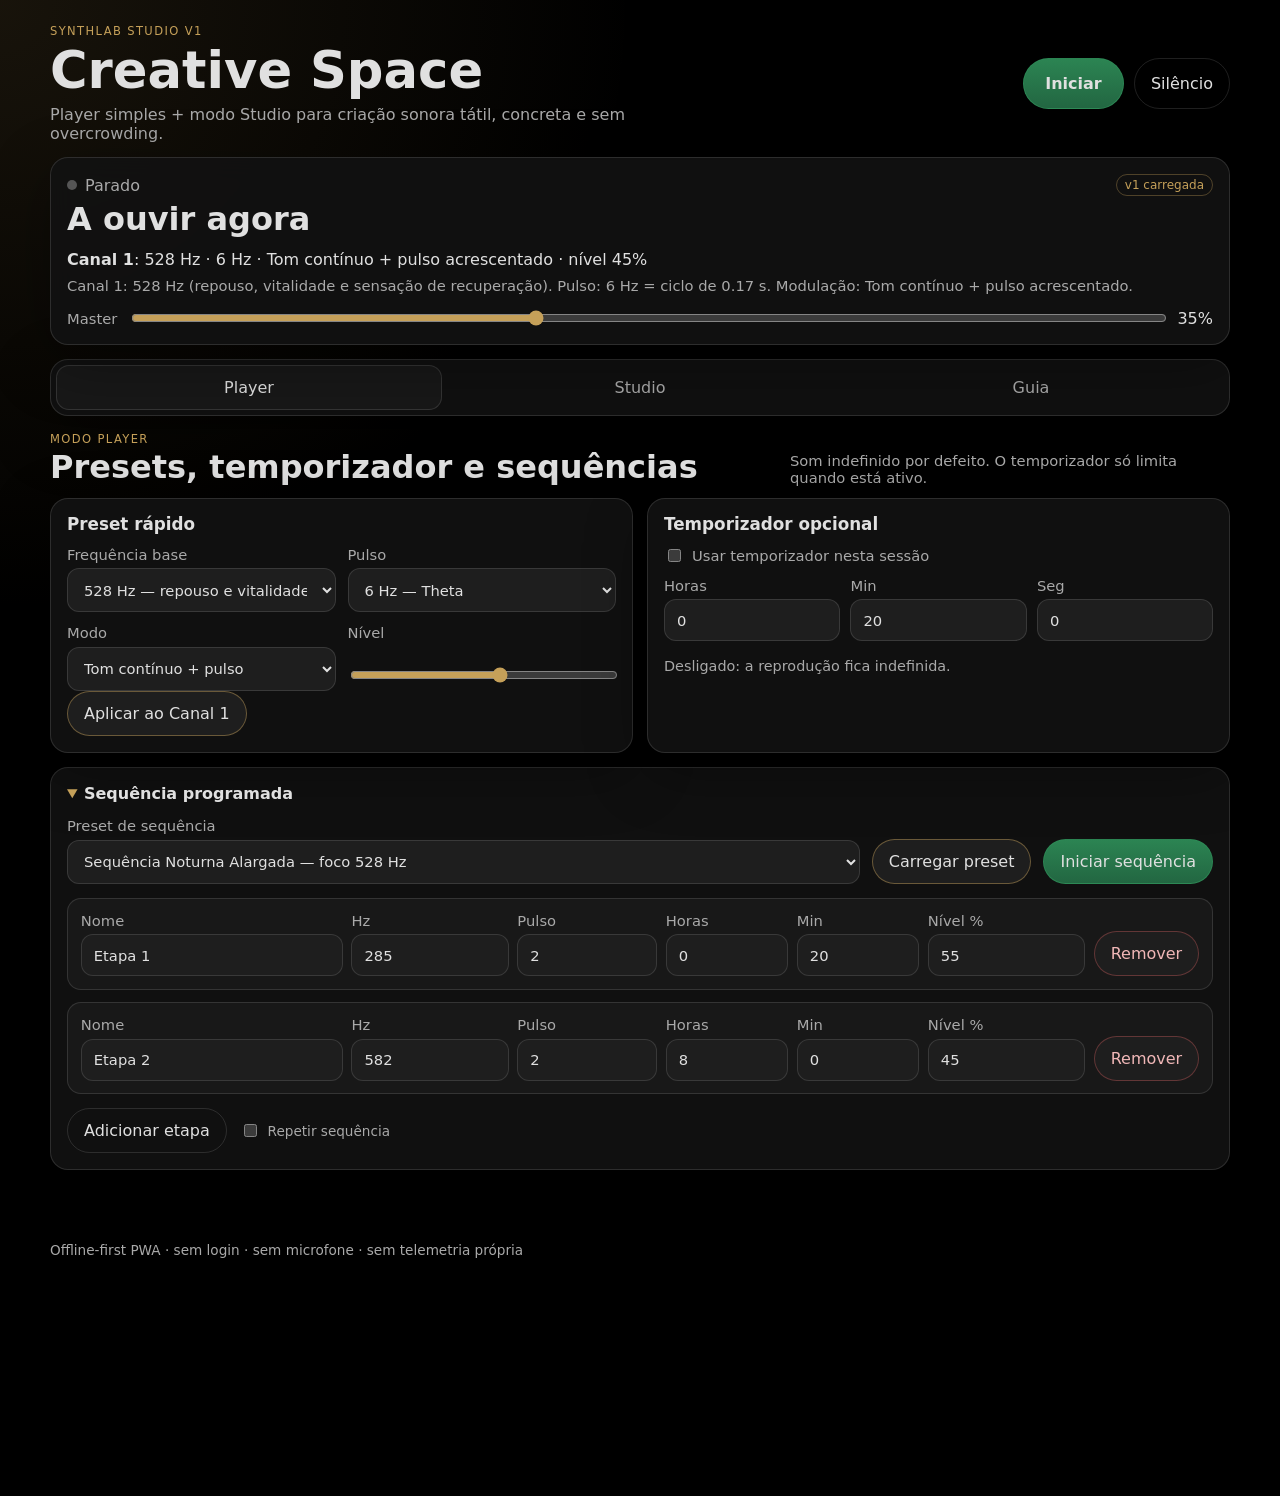
==== limpar_cache.html @ 0e5417c2 "Add files via upload" ====
<!doctype html>
<html lang="pt-PT">
<head>
  <meta charset="utf-8" />
  <meta name="viewport" content="width=device-width,initial-scale=1" />
  <title>Limpar cache — SynthLab Studio</title>
  <style>
    body{margin:0;background:#000;color:#e0e0e0;font-family:system-ui,sans-serif;display:grid;place-items:center;min-height:100vh;padding:20px}
    main{max-width:680px;background:#121212;border:1px solid rgba(255,255,255,.14);border-radius:18px;padding:22px;line-height:1.5}
    button,a{display:inline-block;margin-top:12px;background:#2e8b57;color:#fff;border:0;border-radius:999px;padding:.8rem 1rem;text-decoration:none;font:inherit}
    code{color:#c5a059}
  </style>
</head>
<body>
  <main>
    <h1>Limpar cache — SynthLab Studio</h1>
    <p>Esta página remove service workers e caches antigos desta app, depois abre a versão Studio v1.</p>
    <p id="status">A limpar...</p>
    <button id="go">Abrir Studio v1</button>
  </main>
  <script>
    async function clean(){
      const status = document.getElementById('status');
      try {
        if ('serviceWorker' in navigator) {
          const regs = await navigator.serviceWorker.getRegistrations();
          await Promise.all(regs.map(r => r.unregister()));
        }
        if ('caches' in window) {
          const keys = await caches.keys();
          await Promise.all(keys.map(k => caches.delete(k)));
        }
        try { localStorage.clear(); sessionStorage.clear(); } catch {}
        status.textContent = 'Cache limpa. A abrir a versão Studio v1...';
        setTimeout(() => { location.href = './index.html?v=studio1_reset'; }, 900);
      } catch (e) {
        status.textContent = 'Não foi possível limpar tudo automaticamente. Podes abrir a versão nova manualmente.';
      }
    }
    document.getElementById('go').onclick = () => { location.href = './index.html?v=studio1_reset'; };
    clean();
  </script>
</body>
</html>
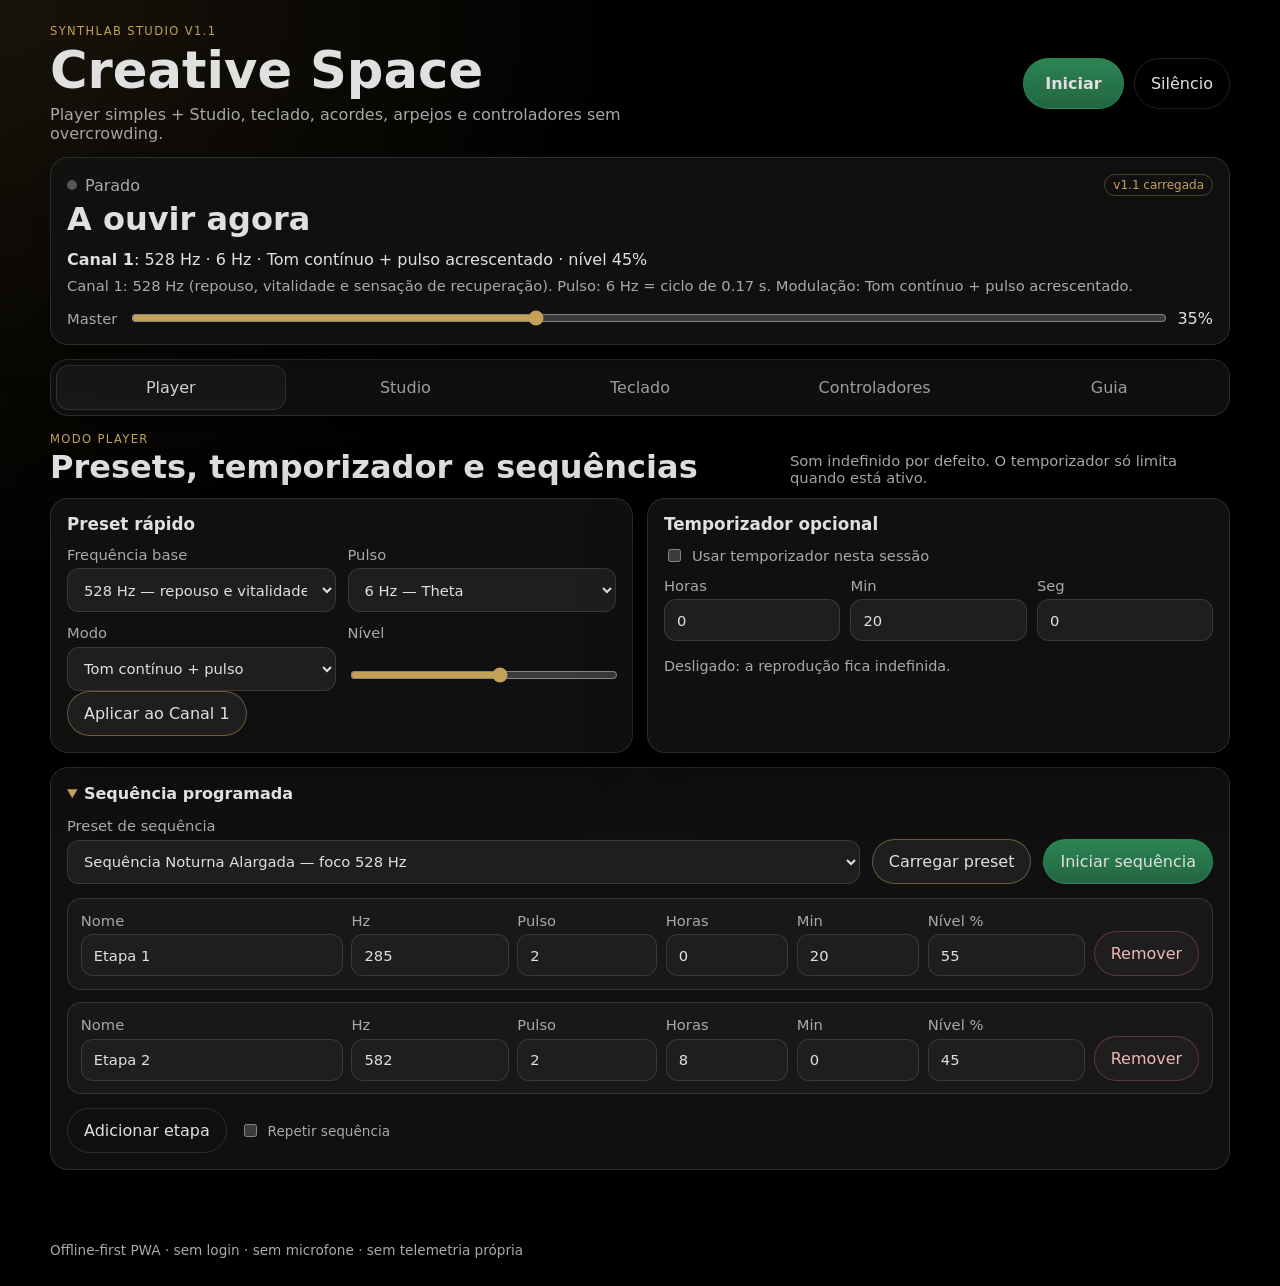
==== commit 64fac6ad: "Add files via upload" ====
--- a/limpar_cache.html
+++ b/limpar_cache.html
@@ -32,12 +32,12 @@
         }
         try { localStorage.clear(); sessionStorage.clear(); } catch {}
         status.textContent = 'Cache limpa. A abrir a versão Studio v1...';
-        setTimeout(() => { location.href = './index.html?v=studio1_reset'; }, 900);
+        setTimeout(() => { location.href = './index.html?v=studio1_1_reset'; }, 900);
       } catch (e) {
         status.textContent = 'Não foi possível limpar tudo automaticamente. Podes abrir a versão nova manualmente.';
       }
     }
-    document.getElementById('go').onclick = () => { location.href = './index.html?v=studio1_reset'; };
+    document.getElementById('go').onclick = () => { location.href = './index.html?v=studio1_1_reset'; };
     clean();
   </script>
 </body>
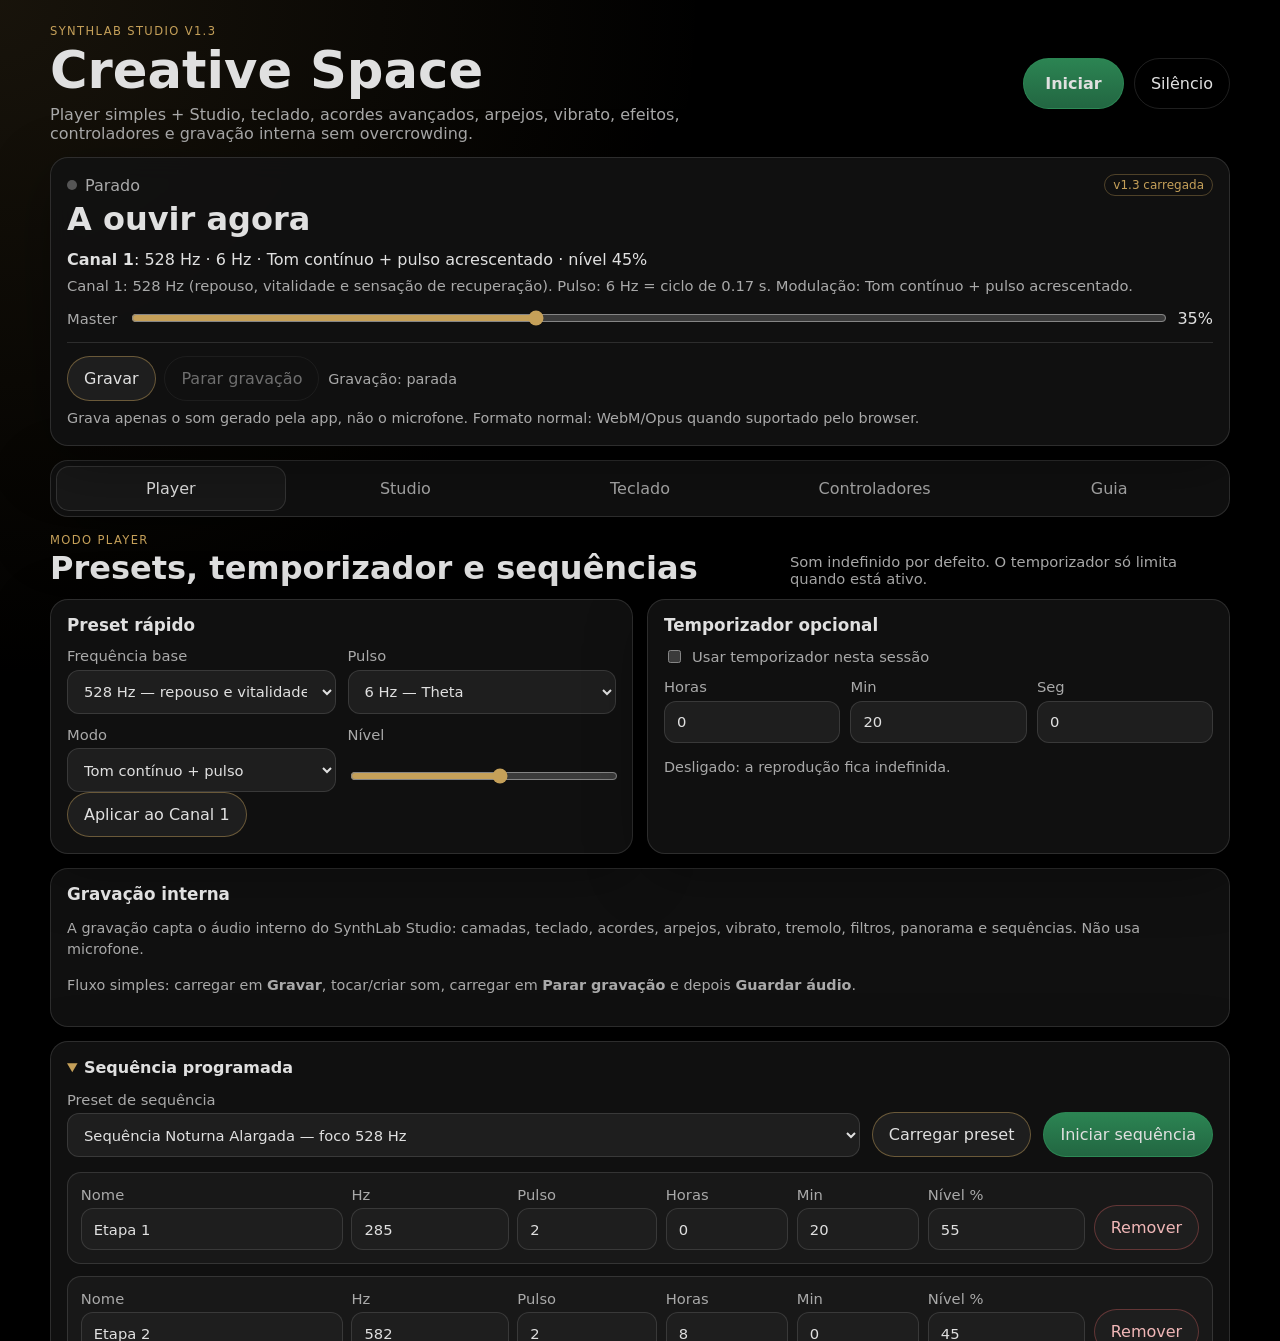
==== commit 60bcdfa1: "Add files via upload" ====
--- a/limpar_cache.html
+++ b/limpar_cache.html
@@ -2,24 +2,23 @@
 <html lang="pt-PT">
 <head>
   <meta charset="utf-8" />
-  <meta name="viewport" content="width=device-width,initial-scale=1" />
-  <title>Limpar cache — SynthLab Studio</title>
+  <meta name="viewport" content="width=device-width, initial-scale=1" />
+  <title>Limpar cache — SynthLab Studio v1.3</title>
   <style>
-    body{margin:0;background:#000;color:#e0e0e0;font-family:system-ui,sans-serif;display:grid;place-items:center;min-height:100vh;padding:20px}
-    main{max-width:680px;background:#121212;border:1px solid rgba(255,255,255,.14);border-radius:18px;padding:22px;line-height:1.5}
-    button,a{display:inline-block;margin-top:12px;background:#2e8b57;color:#fff;border:0;border-radius:999px;padding:.8rem 1rem;text-decoration:none;font:inherit}
-    code{color:#c5a059}
+    body{background:#000;color:#e0e0e0;font-family:system-ui;margin:0;padding:28px;line-height:1.5}
+    .box{max-width:720px;margin:auto;background:#121212;border:1px solid rgba(255,255,255,.14);border-radius:18px;padding:22px}
+    a{color:#2e8b57}
   </style>
 </head>
 <body>
-  <main>
-    <h1>Limpar cache — SynthLab Studio</h1>
-    <p>Esta página remove service workers e caches antigos desta app, depois abre a versão Studio v1.</p>
-    <p id="status">A limpar...</p>
-    <button id="go">Abrir Studio v1</button>
-  </main>
+  <div class="box">
+    <h1>SynthLab Studio v1.3</h1>
+    <p>A limpar service workers e caches antigas...</p>
+    <p id="status">A iniciar.</p>
+    <p><a href="index.html?v=studio1_3">Abrir manualmente a v1.3</a></p>
+  </div>
   <script>
-    async function clean(){
+    async function limpar(){
       const status = document.getElementById('status');
       try {
         if ('serviceWorker' in navigator) {
@@ -30,15 +29,13 @@
           const keys = await caches.keys();
           await Promise.all(keys.map(k => caches.delete(k)));
         }
-        try { localStorage.clear(); sessionStorage.clear(); } catch {}
-        status.textContent = 'Cache limpa. A abrir a versão Studio v1...';
-        setTimeout(() => { location.href = './index.html?v=studio1_1_reset'; }, 900);
+        status.textContent = 'Cache limpa. A abrir v1.3...';
+        setTimeout(() => location.href = 'index.html?v=studio1_3_' + Date.now(), 900);
       } catch (e) {
-        status.textContent = 'Não foi possível limpar tudo automaticamente. Podes abrir a versão nova manualmente.';
+        status.textContent = 'Não foi possível limpar automaticamente. Usa o link manual.';
       }
     }
-    document.getElementById('go').onclick = () => { location.href = './index.html?v=studio1_1_reset'; };
-    clean();
+    limpar();
   </script>
 </body>
 </html>
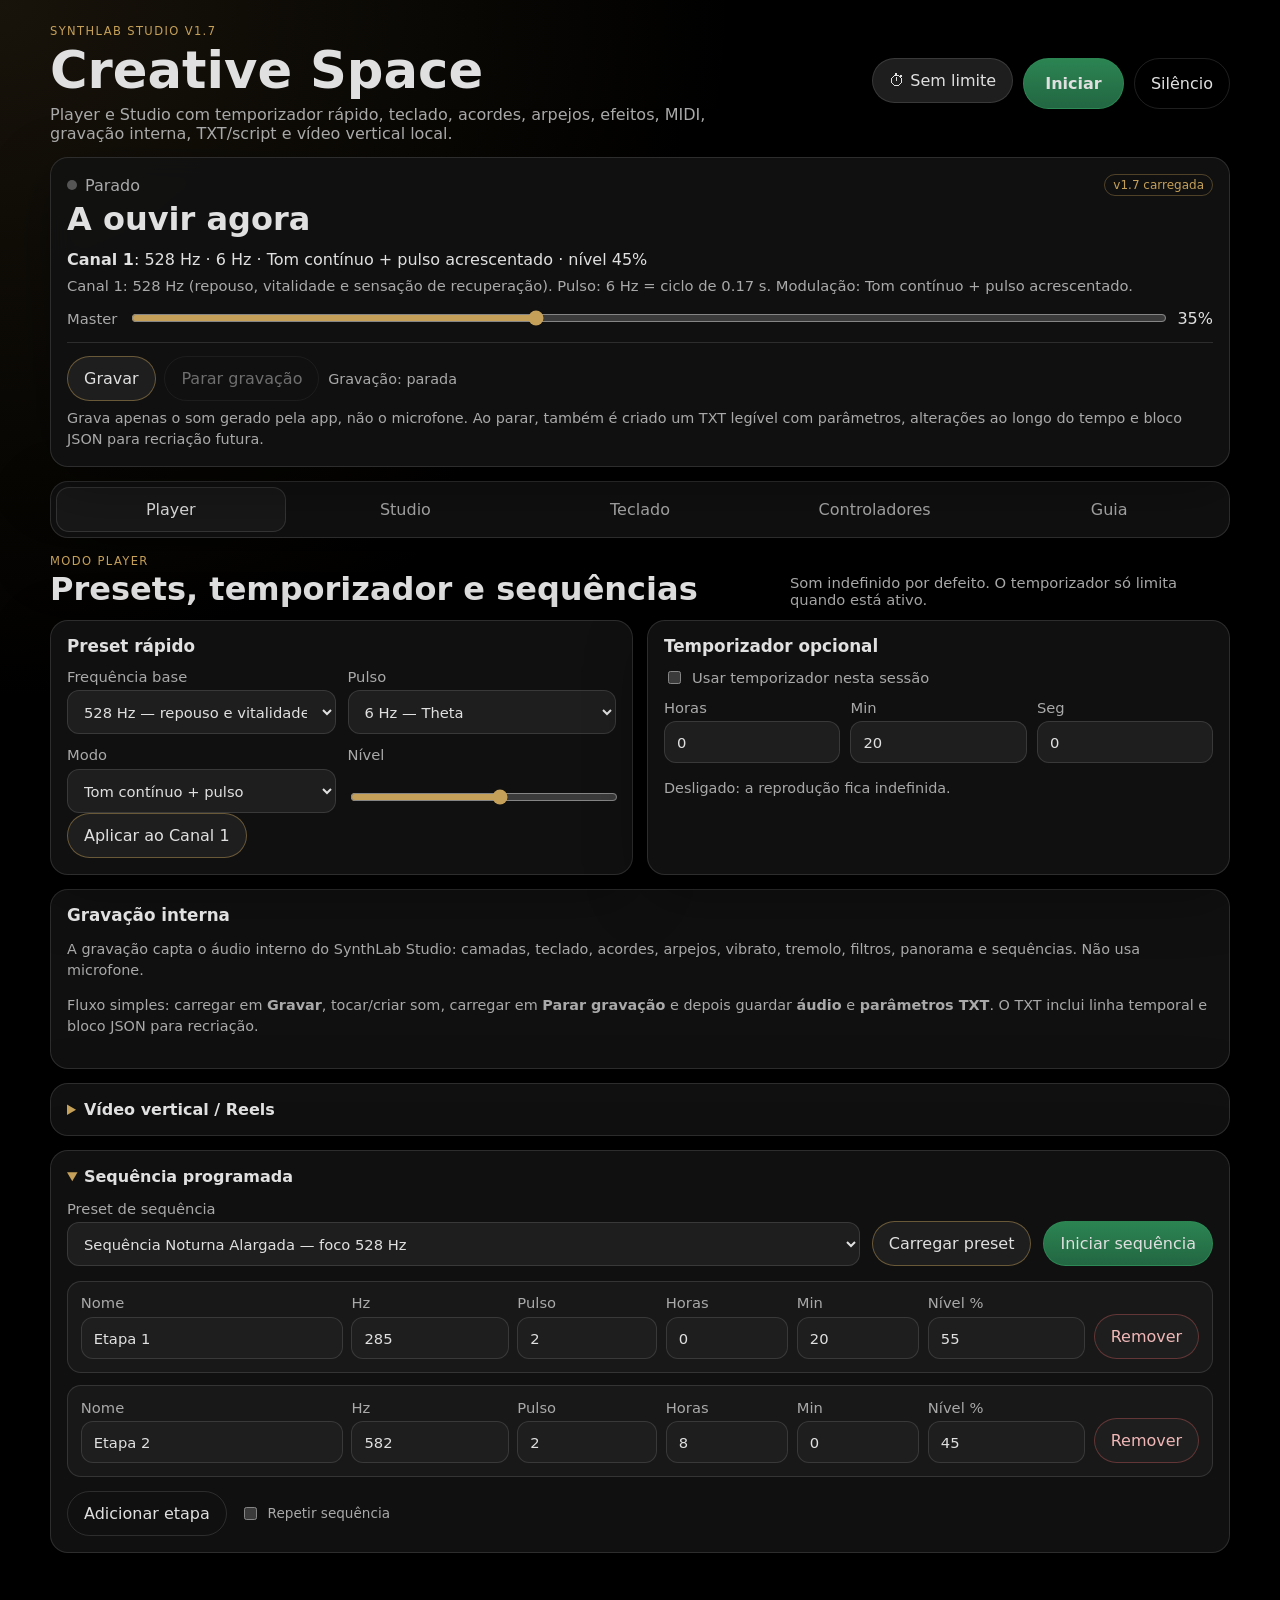
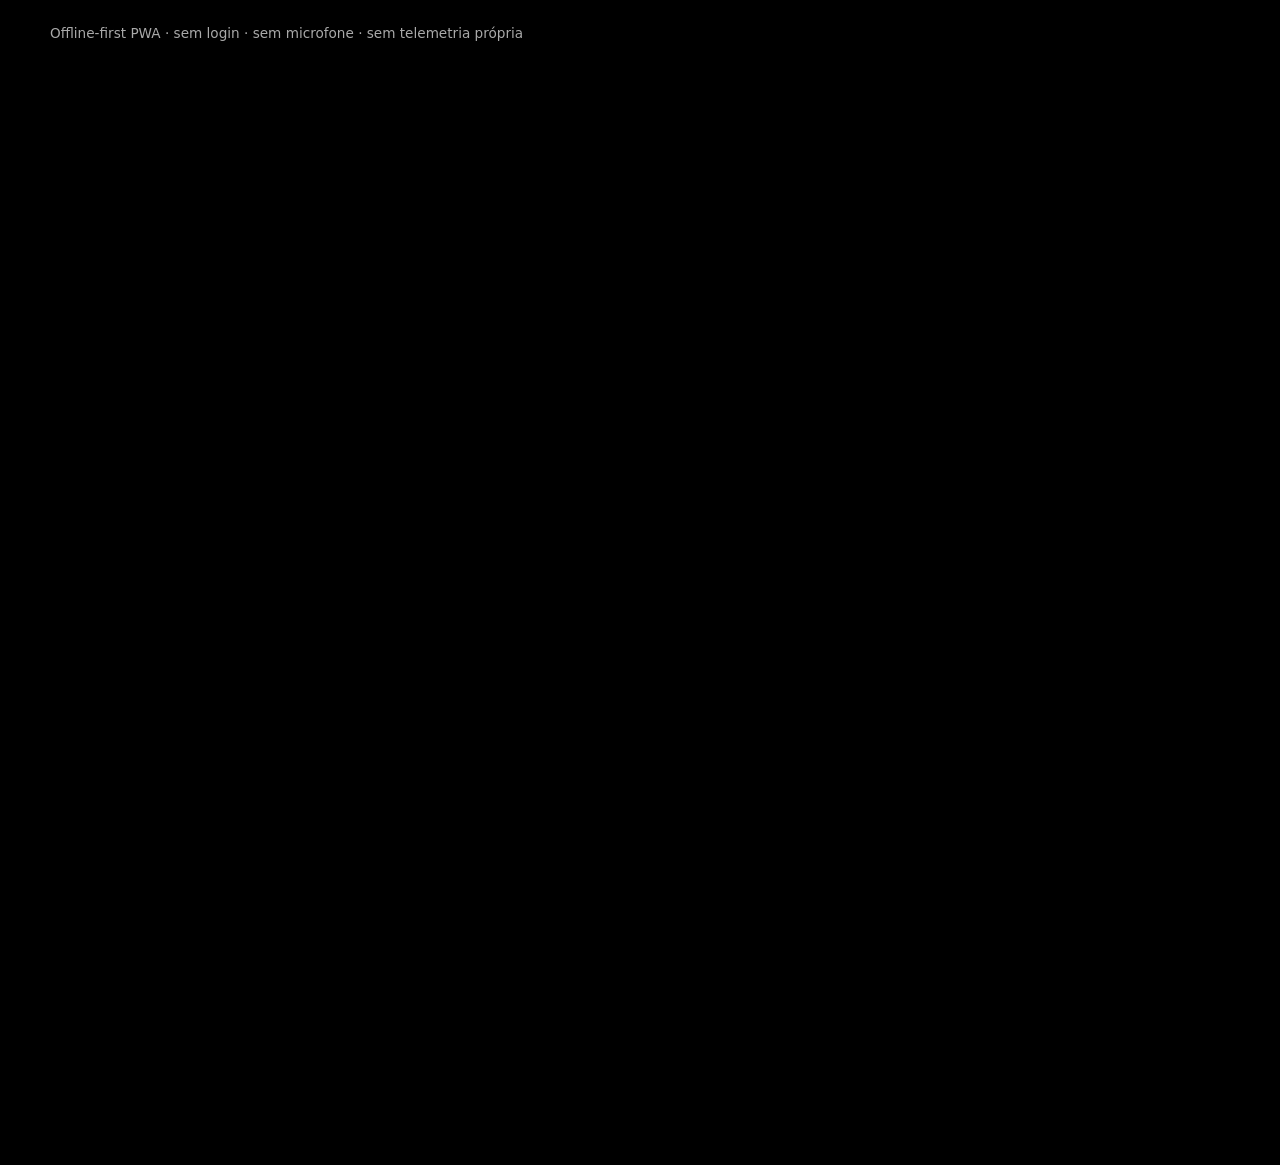
==== commit 203cadea: "Add files via upload" ====
--- a/limpar_cache.html
+++ b/limpar_cache.html
@@ -3,7 +3,7 @@
 <head>
   <meta charset="utf-8" />
   <meta name="viewport" content="width=device-width, initial-scale=1" />
-  <title>Limpar cache — SynthLab Studio v1.3</title>
+  <title>Limpar cache — SynthLab Studio v1.7</title>
   <style>
     body{background:#000;color:#e0e0e0;font-family:system-ui;margin:0;padding:28px;line-height:1.5}
     .box{max-width:720px;margin:auto;background:#121212;border:1px solid rgba(255,255,255,.14);border-radius:18px;padding:22px}
@@ -12,10 +12,10 @@
 </head>
 <body>
   <div class="box">
-    <h1>SynthLab Studio v1.3</h1>
+    <h1>SynthLab Studio v1.7</h1>
     <p>A limpar service workers e caches antigas...</p>
     <p id="status">A iniciar.</p>
-    <p><a href="index.html?v=studio1_3">Abrir manualmente a v1.3</a></p>
+    <p><a href="index.html?v=studio1_7">Abrir manualmente a v1.7</a></p>
   </div>
   <script>
     async function limpar(){
@@ -29,8 +29,8 @@
           const keys = await caches.keys();
           await Promise.all(keys.map(k => caches.delete(k)));
         }
-        status.textContent = 'Cache limpa. A abrir v1.3...';
-        setTimeout(() => location.href = 'index.html?v=studio1_3_' + Date.now(), 900);
+        status.textContent = 'Cache limpa. A abrir v1.7...';
+        setTimeout(() => location.href = 'index.html?v=studio1_7_' + Date.now(), 900);
       } catch (e) {
         status.textContent = 'Não foi possível limpar automaticamente. Usa o link manual.';
       }
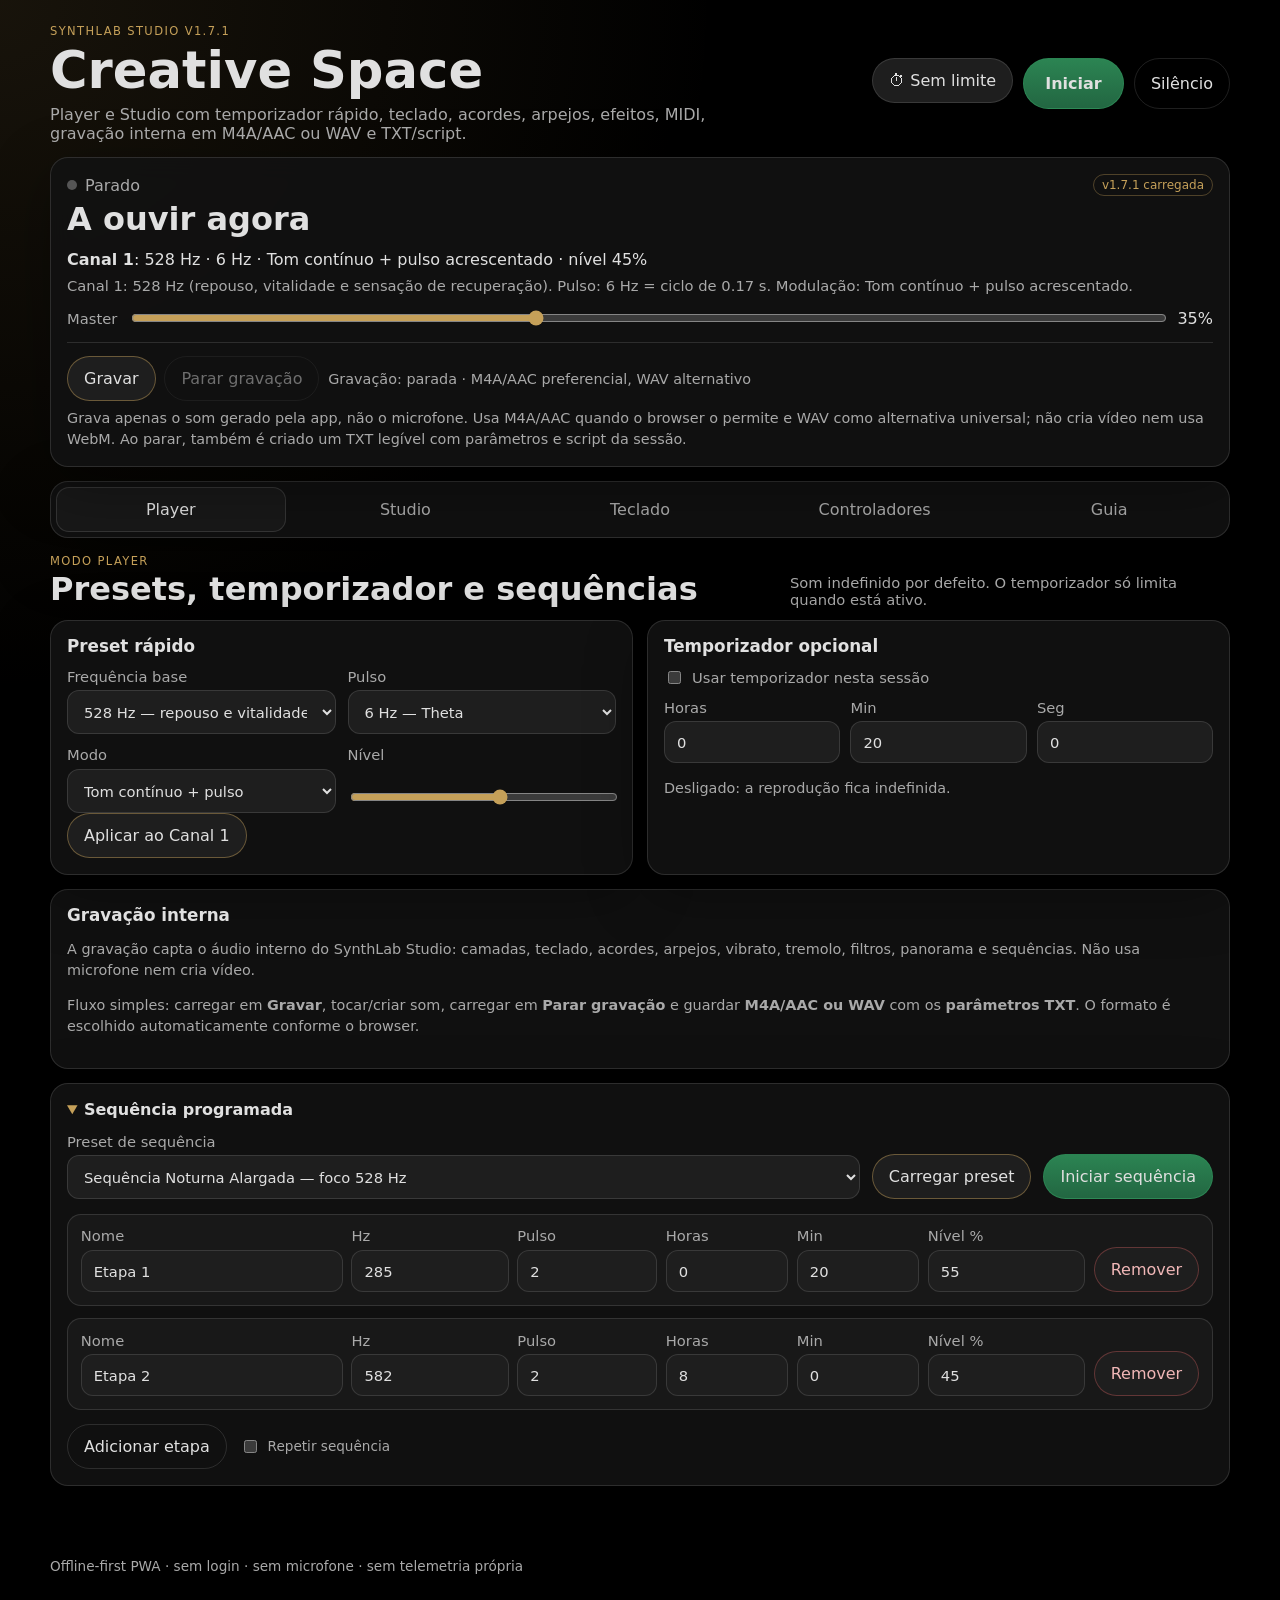
==== commit bb92bd73: "Add files via upload" ====
--- a/limpar_cache.html
+++ b/limpar_cache.html
@@ -3,7 +3,7 @@
 <head>
   <meta charset="utf-8" />
   <meta name="viewport" content="width=device-width, initial-scale=1" />
-  <title>Limpar cache — SynthLab Studio v1.7</title>
+  <title>Limpar cache — SynthLab Studio v1.7.1</title>
   <style>
     body{background:#000;color:#e0e0e0;font-family:system-ui;margin:0;padding:28px;line-height:1.5}
     .box{max-width:720px;margin:auto;background:#121212;border:1px solid rgba(255,255,255,.14);border-radius:18px;padding:22px}
@@ -12,10 +12,10 @@
 </head>
 <body>
   <div class="box">
-    <h1>SynthLab Studio v1.7</h1>
+    <h1>SynthLab Studio v1.7.1</h1>
     <p>A limpar service workers e caches antigas...</p>
     <p id="status">A iniciar.</p>
-    <p><a href="index.html?v=studio1_7">Abrir manualmente a v1.7</a></p>
+    <p><a href="index.html?v=studio1_7_1">Abrir manualmente a v1.7.1</a></p>
   </div>
   <script>
     async function limpar(){
@@ -29,8 +29,8 @@
           const keys = await caches.keys();
           await Promise.all(keys.map(k => caches.delete(k)));
         }
-        status.textContent = 'Cache limpa. A abrir v1.7...';
-        setTimeout(() => location.href = 'index.html?v=studio1_7_' + Date.now(), 900);
+        status.textContent = 'Cache limpa. A abrir v1.7.1...';
+        setTimeout(() => location.href = 'index.html?v=studio1_7_1_' + Date.now(), 900);
       } catch (e) {
         status.textContent = 'Não foi possível limpar automaticamente. Usa o link manual.';
       }
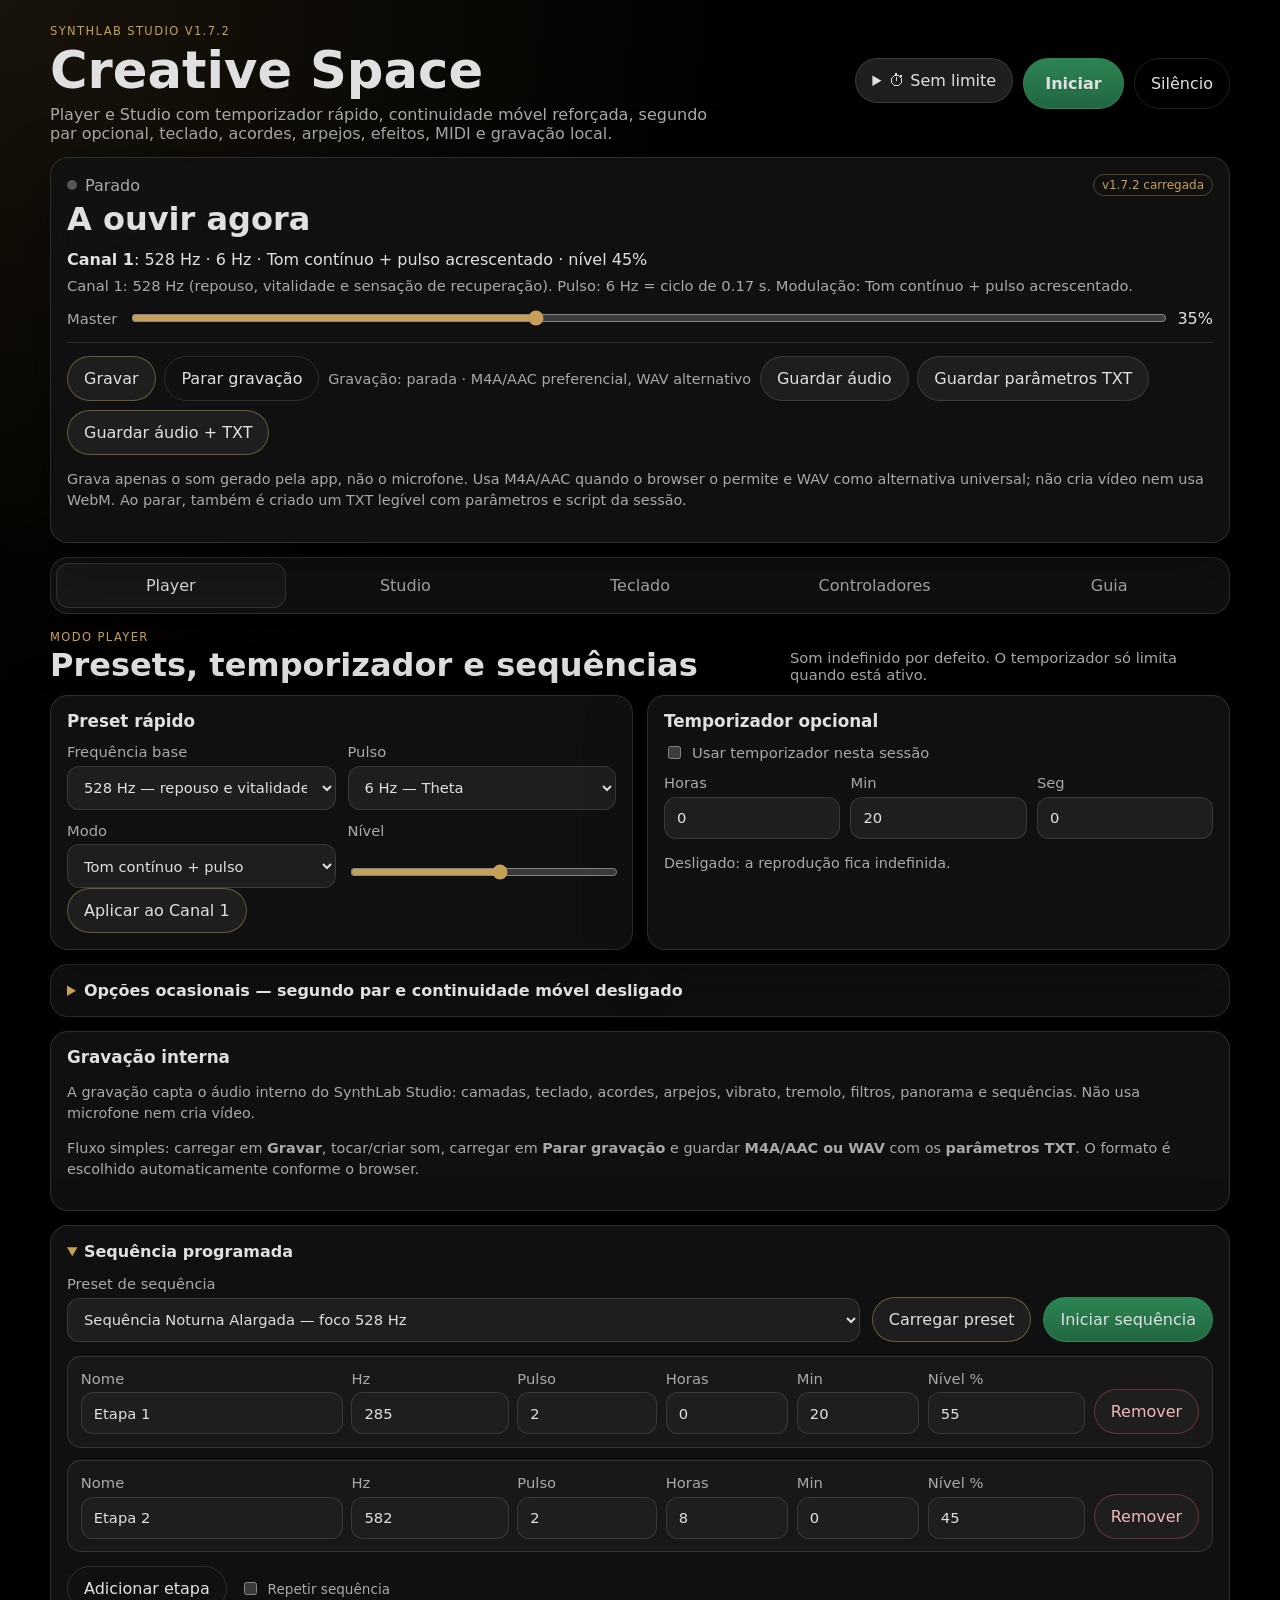
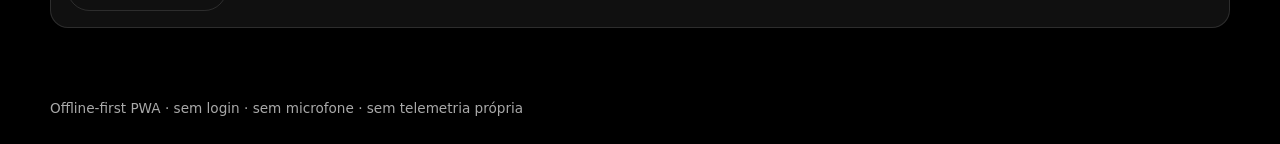
==== commit cd8db523: "Add files via upload" ====
--- a/limpar_cache.html
+++ b/limpar_cache.html
@@ -3,7 +3,7 @@
 <head>
   <meta charset="utf-8" />
   <meta name="viewport" content="width=device-width, initial-scale=1" />
-  <title>Limpar cache — SynthLab Studio v1.7.1</title>
+  <title>Limpar cache — SynthLab Studio v1.7.2</title>
   <style>
     body{background:#000;color:#e0e0e0;font-family:system-ui;margin:0;padding:28px;line-height:1.5}
     .box{max-width:720px;margin:auto;background:#121212;border:1px solid rgba(255,255,255,.14);border-radius:18px;padding:22px}
@@ -12,10 +12,10 @@
 </head>
 <body>
   <div class="box">
-    <h1>SynthLab Studio v1.7.1</h1>
+    <h1>SynthLab Studio v1.7.2</h1>
     <p>A limpar service workers e caches antigas...</p>
     <p id="status">A iniciar.</p>
-    <p><a href="index.html?v=studio1_7_1">Abrir manualmente a v1.7.1</a></p>
+    <p><a href="index.html?v=studio1_7_2">Abrir manualmente a v1.7.2</a></p>
   </div>
   <script>
     async function limpar(){
@@ -29,8 +29,8 @@
           const keys = await caches.keys();
           await Promise.all(keys.map(k => caches.delete(k)));
         }
-        status.textContent = 'Cache limpa. A abrir v1.7.1...';
-        setTimeout(() => location.href = 'index.html?v=studio1_7_1_' + Date.now(), 900);
+        status.textContent = 'Cache limpa. A abrir v1.7.2...';
+        setTimeout(() => location.href = 'index.html?v=studio1_7_2_' + Date.now(), 900);
       } catch (e) {
         status.textContent = 'Não foi possível limpar automaticamente. Usa o link manual.';
       }
